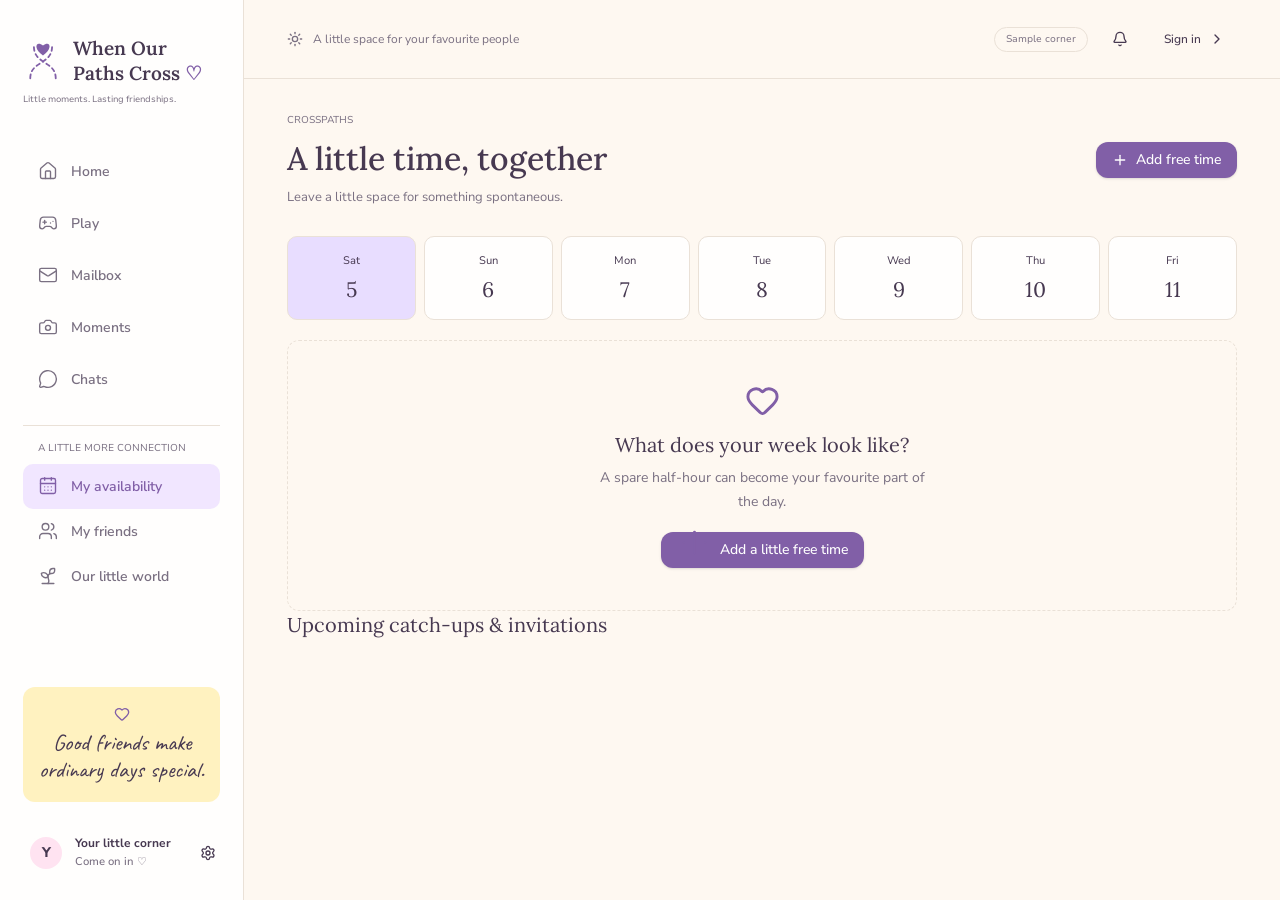
==== availability/index.html @ 3418d0fb "first upload" ====
<!DOCTYPE html>
<html lang="en">
<head>
<meta charset="utf-8">
<meta name="viewport" content="width=device-width, initial-scale=1">
<title>A Little Time Together | When Our Paths Cross</title>
<meta name="description" content="Little moments. Lasting friendships. Make space for spontaneous catch-ups, letters and private memories.">
<meta property="og:title" content="A Little Time Together | When Our Paths Cross">
<meta property="og:description" content="A cozy little space for your favourite people.">
<meta property="og:type" content="website">
<meta name="twitter:card" content="summary_large_image">
<meta name="theme-color" content="#fcfbf8">
<link rel="icon" href="../favicon.svg" type="image/svg+xml">
<link rel="preconnect" href="https://fonts.googleapis.com">
<link rel="preconnect" href="https://fonts.gstatic.com" crossorigin>
<link rel="stylesheet" href="https://fonts.googleapis.com/css2?family=Caveat:wght@400;500;600&amp;family=Lora:wght@400;500;600&amp;family=Nunito+Sans:wght@400;500;600;700;800&amp;display=swap">
<link rel="stylesheet" href="../css/styles.css">
</head>
<body data-page="availability" data-root="../">
<div id="app"></div>
<div id="dialog-root"></div>
<noscript><p style="padding:24px">This little corner needs JavaScript turned on ♡</p></noscript>
<script src="../js/icons.js"></script>
<script src="../js/app.js"></script>
</body>
</html>
---- css/styles.css ----
/*! tailwindcss v4.3.3 | MIT License | https://tailwindcss.com */
@layer properties{@supports (((-webkit-hyphens:none)) and (not (margin-trim:inline))) or ((-moz-orient:inline) and (not (color:rgb(from red r g b)))){*,:before,:after,::backdrop{--tw-translate-x:0;--tw-translate-y:0;--tw-translate-z:0;--tw-rotate-x:initial;--tw-rotate-y:initial;--tw-rotate-z:initial;--tw-skew-x:initial;--tw-skew-y:initial;--tw-space-y-reverse:0;--tw-space-x-reverse:0;--tw-border-style:solid;--tw-leading:initial;--tw-font-weight:initial;--tw-tracking:initial;--tw-ordinal:initial;--tw-slashed-zero:initial;--tw-numeric-figure:initial;--tw-numeric-spacing:initial;--tw-numeric-fraction:initial;--tw-shadow:0 0 #0000;--tw-shadow-color:initial;--tw-shadow-alpha:100%;--tw-inset-shadow:0 0 #0000;--tw-inset-shadow-color:initial;--tw-inset-shadow-alpha:100%;--tw-ring-color:initial;--tw-ring-shadow:0 0 #0000;--tw-inset-ring-color:initial;--tw-inset-ring-shadow:0 0 #0000;--tw-ring-inset:initial;--tw-ring-offset-width:0px;--tw-ring-offset-color:#fff;--tw-ring-offset-shadow:0 0 #0000;--tw-outline-style:solid;--tw-blur:initial;--tw-brightness:initial;--tw-contrast:initial;--tw-grayscale:initial;--tw-hue-rotate:initial;--tw-invert:initial;--tw-opacity:initial;--tw-saturate:initial;--tw-sepia:initial;--tw-drop-shadow:initial;--tw-drop-shadow-color:initial;--tw-drop-shadow-alpha:100%;--tw-drop-shadow-size:initial;--tw-duration:initial;--tw-ease:initial;--tw-content:"";--tw-animation-delay:0s;--tw-animation-direction:normal;--tw-animation-duration:initial;--tw-animation-fill-mode:none;--tw-animation-iteration-count:1;--tw-enter-blur:0;--tw-enter-opacity:1;--tw-enter-rotate:0;--tw-enter-scale:1;--tw-enter-translate-x:0;--tw-enter-translate-y:0;--tw-exit-blur:0;--tw-exit-opacity:1;--tw-exit-rotate:0;--tw-exit-scale:1;--tw-exit-translate-x:0;--tw-exit-translate-y:0}}}@layer theme{:root,:host{--font-sans:"Nunito Sans", sans-serif;--font-mono:ui-monospace, SFMono-Regular, Menlo, Monaco, Consolas, "Liberation Mono", "Courier New", monospace;--color-black:#000;--spacing:.25rem;--container-sm:24rem;--container-md:28rem;--container-lg:32rem;--text-xs:.75rem;--text-xs--line-height:calc(1 / .75);--text-sm:.875rem;--text-sm--line-height:calc(1.25 / .875);--text-base:1rem;--text-base--line-height:calc(1.5 / 1);--text-lg:1.125rem;--text-lg--line-height:calc(1.75 / 1.125);--text-xl:1.25rem;--text-xl--line-height:calc(1.75 / 1.25);--text-2xl:1.5rem;--text-2xl--line-height:calc(2 / 1.5);--text-7xl:4.5rem;--text-7xl--line-height:1;--font-weight-normal:400;--font-weight-medium:500;--font-weight-semibold:600;--font-weight-bold:700;--tracking-tight:-.025em;--tracking-widest:.1em;--leading-relaxed:1.625;--ease-in-out:cubic-bezier(.4, 0, .2, 1);--animate-pulse:pulse 2s cubic-bezier(.4, 0, .6, 1) infinite;--aspect-video:16 / 9;--default-transition-duration:.15s;--default-transition-timing-function:cubic-bezier(.4, 0, .2, 1);--default-font-family:"Nunito Sans", sans-serif;--default-mono-font-family:var(--font-mono);--color-background:var(--background);--color-foreground:var(--foreground);--color-border:var(--border);--font-display:"Lora", serif;--font-hand:"Caveat", cursive}}@layer base{*,:after,:before,::backdrop{box-sizing:border-box;border:0 solid;margin:0;padding:0}::file-selector-button{box-sizing:border-box;border:0 solid;margin:0;padding:0}html,:host{-webkit-text-size-adjust:100%;tab-size:4;line-height:1.5;font-family:var(--default-font-family,-apple-system, BlinkMacSystemFont, "Segoe UI", Roboto, "Helvetica Neue", "Noto Sans", Arial, sans-serif, "Apple Color Emoji", "Segoe UI Emoji", "Segoe UI Symbol", "Noto Color Emoji");font-feature-settings:var(--default-font-feature-settings,normal);font-variation-settings:var(--default-font-variation-settings,normal);-webkit-tap-highlight-color:transparent}hr{height:0;color:inherit;border-top-width:1px}abbr:where([title]){-webkit-text-decoration:underline dotted;text-decoration:underline dotted}h1,h2,h3,h4,h5,h6{font-size:inherit;font-weight:inherit}a{color:inherit;-webkit-text-decoration:inherit;text-decoration:inherit}b,strong{font-weight:bolder}code,kbd,samp,pre{font-family:var(--default-mono-font-family,ui-monospace, SFMono-Regular, Menlo, Monaco, Consolas, "Liberation Mono", "Courier New", monospace);font-feature-settings:var(--default-mono-font-feature-settings,normal);font-variation-settings:var(--default-mono-font-variation-settings,normal);font-size:1em}small{font-size:80%}sub,sup{vertical-align:baseline;font-size:75%;line-height:0;position:relative}sub{bottom:-.25em}sup{top:-.5em}table{text-indent:0;border-color:inherit;border-collapse:collapse}:-moz-focusring:where(:not(iframe)){outline:auto}progress{vertical-align:baseline}summary{display:list-item}ol,ul,menu{list-style:none}img,svg,video,canvas,audio,iframe,embed,object{vertical-align:middle;display:block}img,video{max-width:100%;height:auto}button,input,select,optgroup,textarea{font:inherit;font-feature-settings:inherit;font-variation-settings:inherit;letter-spacing:inherit;color:inherit;opacity:1;background-color:#0000;border-radius:0}::file-selector-button{font:inherit;font-feature-settings:inherit;font-variation-settings:inherit;letter-spacing:inherit;color:inherit;opacity:1;background-color:#0000;border-radius:0}:where(select:is([multiple],[size])) optgroup{font-weight:bolder}:where(select:is([multiple],[size])) optgroup option{padding-inline-start:20px}::file-selector-button{margin-inline-end:4px}::placeholder{opacity:1}@supports (not ((-webkit-appearance:-apple-pay-button))) or (contain-intrinsic-size:1px){::placeholder{color:currentColor}@supports (color:color-mix(in lab, red, red)){::placeholder{color:color-mix(in oklab, currentcolor 50%, transparent)}}}textarea{resize:vertical}::-webkit-search-decoration{-webkit-appearance:none}::-webkit-date-and-time-value{min-height:1lh;text-align:inherit}::-webkit-datetime-edit{display:inline-flex}::-webkit-datetime-edit-fields-wrapper{padding:0}::-webkit-datetime-edit{padding-block:0}::-webkit-datetime-edit-year-field{padding-block:0}::-webkit-datetime-edit-month-field{padding-block:0}::-webkit-datetime-edit-day-field{padding-block:0}::-webkit-datetime-edit-hour-field{padding-block:0}::-webkit-datetime-edit-minute-field{padding-block:0}::-webkit-datetime-edit-second-field{padding-block:0}::-webkit-datetime-edit-millisecond-field{padding-block:0}::-webkit-datetime-edit-meridiem-field{padding-block:0}::-webkit-calendar-picker-indicator{line-height:1}:-moz-ui-invalid{box-shadow:none}button,input:where([type=button],[type=reset],[type=submit]){appearance:button}::file-selector-button{appearance:button}::-webkit-inner-spin-button{height:auto}::-webkit-outer-spin-button{height:auto}[hidden]:where(:not([hidden=until-found])){display:none!important}*{border-color:var(--color-border)}body{background-color:var(--color-background);color:var(--color-foreground)}}@layer components;@layer utilities{
.visible{visibility:visible}.sr-only{clip-path:inset(50%);white-space:nowrap;border-width:0;width:1px;height:1px;margin:-1px;padding:0;position:absolute;overflow:hidden}.absolute{position:absolute}.fixed{position:fixed}.inset-0{inset:0}.top-4{top:calc(var(--spacing) * 4)}.top-\[50\%\]{top:50%}.right-4{right:calc(var(--spacing) * 4)}.left-\[50\%\]{left:50%}.z-50{z-index:50}.mx-auto{margin-inline:auto}.my-7{margin-block:calc(var(--spacing) * 7)}.mt-2{margin-top:calc(var(--spacing) * 2)}.mt-4{margin-top:calc(var(--spacing) * 4)}.mt-6{margin-top:calc(var(--spacing) * 6)}.mb-2{margin-bottom:calc(var(--spacing) * 2)}.mb-4{margin-bottom:calc(var(--spacing) * 4)}.mb-5{margin-bottom:calc(var(--spacing) * 5)}.mb-7{margin-bottom:calc(var(--spacing) * 7)}.mb-8{margin-bottom:calc(var(--spacing) * 8)}.ml-auto{margin-left:auto}.block{display:block}.flex{display:flex}.grid{display:grid}.hidden{display:none}.inline-flex{display:inline-flex}.size-3{width:calc(var(--spacing) * 3);height:calc(var(--spacing) * 3)}.size-4{width:calc(var(--spacing) * 4);height:calc(var(--spacing) * 4)}.size-\[18px\]{width:18px;height:18px}.h-4{height:calc(var(--spacing) * 4)}.h-8{height:calc(var(--spacing) * 8)}.h-9{height:calc(var(--spacing) * 9)}.h-10{height:calc(var(--spacing) * 10)}.h-11{height:calc(var(--spacing) * 11)}.h-auto{height:auto}.max-h-\[90dvh\]{max-height:90dvh}.min-h-screen{min-height:100vh}.w-4{width:calc(var(--spacing) * 4)}.w-9{width:calc(var(--spacing) * 9)}.w-full{width:100%}.max-w-lg{max-width:var(--container-lg)}.max-w-md{max-width:var(--container-md)}.flex-1{flex:1}.grow{flex-grow:1}.translate-x-\[-50\%\]{--tw-translate-x:-50%;translate:var(--tw-translate-x) var(--tw-translate-y)}.translate-y-\[-50\%\]{--tw-translate-y:-50%;translate:var(--tw-translate-x) var(--tw-translate-y)}.cursor-pointer{cursor:pointer}.flex-col{flex-direction:column}.flex-wrap{flex-wrap:wrap}.items-center{align-items:center}.justify-between{justify-content:space-between}.justify-center{justify-content:center}.justify-start{justify-content:flex-start}.gap-1{gap:var(--spacing)}.gap-2{gap:calc(var(--spacing) * 2)}.gap-4{gap:calc(var(--spacing) * 4)}:where(.space-y-1\.5>:not(:last-child)){--tw-space-y-reverse:0;margin-block-start:calc(calc(var(--spacing) * 1.5) * var(--tw-space-y-reverse));margin-block-end:calc(calc(var(--spacing) * 1.5) * calc(1 - var(--tw-space-y-reverse)))}.overflow-y-auto{overflow-y:auto}.rounded-lg{border-radius:var(--radius)}.rounded-md{border-radius:calc(var(--radius) - 2px)}.rounded-sm{border-radius:calc(var(--radius) - 4px)}.border{border-style:var(--tw-border-style);border-width:1px}.border-input{border-color:var(--input)}.bg-background{background-color:var(--background)}.bg-black\/80{background-color:#000c}@supports (color:color-mix(in lab, red, red)){.bg-black\/80{background-color:color-mix(in oklab, var(--color-black) 80%, transparent)}}.bg-destructive{background-color:var(--destructive)}.bg-mint{background-color:var(--mint)}.bg-primary{background-color:var(--primary)}.bg-secondary{background-color:var(--secondary)}.p-4{padding:calc(var(--spacing) * 4)}.p-6{padding:calc(var(--spacing) * 6)}.px-1{padding-inline:var(--spacing)}.px-3{padding-inline:calc(var(--spacing) * 3)}.px-4{padding-inline:calc(var(--spacing) * 4)}.px-8{padding-inline:calc(var(--spacing) * 8)}.py-2{padding-block:calc(var(--spacing) * 2)}.py-3{padding-block:calc(var(--spacing) * 3)}.py-8{padding-block:calc(var(--spacing) * 8)}.text-center{text-align:center}.font-display{font-family:Lora,serif}.text-2xl{font-size:var(--text-2xl);line-height:var(--tw-leading,var(--text-2xl--line-height))}.text-7xl{font-size:var(--text-7xl);line-height:var(--tw-leading,var(--text-7xl--line-height))}.text-lg{font-size:var(--text-lg);line-height:var(--tw-leading,var(--text-lg--line-height))}.text-sm{font-size:var(--text-sm);line-height:var(--tw-leading,var(--text-sm--line-height))}.text-xl{font-size:var(--text-xl);line-height:var(--tw-leading,var(--text-xl--line-height))}.text-xs{font-size:var(--text-xs);line-height:var(--tw-leading,var(--text-xs--line-height))}.leading-none{--tw-leading:1;line-height:1}.leading-relaxed{--tw-leading:var(--leading-relaxed);line-height:var(--leading-relaxed)}.font-bold{--tw-font-weight:var(--font-weight-bold);font-weight:var(--font-weight-bold)}.font-medium{--tw-font-weight:var(--font-weight-medium);font-weight:var(--font-weight-medium)}.font-normal{--tw-font-weight:var(--font-weight-normal);font-weight:var(--font-weight-normal)}.font-semibold{--tw-font-weight:var(--font-weight-semibold);font-weight:var(--font-weight-semibold)}.tracking-tight{--tw-tracking:var(--tracking-tight);letter-spacing:var(--tracking-tight)}.whitespace-normal{white-space:normal}.whitespace-nowrap{white-space:nowrap}.text-destructive-foreground{color:var(--destructive-foreground)}.text-foreground{color:var(--foreground)}.text-muted-foreground{color:var(--muted-foreground)}.text-primary{color:var(--primary)}.text-primary-foreground{color:var(--primary-foreground)}.text-secondary-foreground{color:var(--secondary-foreground)}.no-underline{text-decoration-line:none}.underline-offset-4{text-underline-offset:4px}.opacity-70{opacity:.7}.shadow{--tw-shadow:0 1px 3px 0 var(--tw-shadow-color,#0000001a), 0 1px 2px -1px var(--tw-shadow-color,#0000001a);box-shadow:var(--tw-inset-shadow), var(--tw-inset-ring-shadow), var(--tw-ring-offset-shadow), var(--tw-ring-shadow), var(--tw-shadow)}.shadow-lg{--tw-shadow:0 10px 15px -3px var(--tw-shadow-color,#0000001a), 0 4px 6px -4px var(--tw-shadow-color,#0000001a);box-shadow:var(--tw-inset-shadow), var(--tw-inset-ring-shadow), var(--tw-ring-offset-shadow), var(--tw-ring-shadow), var(--tw-shadow)}.shadow-sm{--tw-shadow:0 1px 3px 0 var(--tw-shadow-color,#0000001a), 0 1px 2px -1px var(--tw-shadow-color,#0000001a);box-shadow:var(--tw-inset-shadow), var(--tw-inset-ring-shadow), var(--tw-ring-offset-shadow), var(--tw-ring-shadow), var(--tw-shadow)}.ring-offset-background{--tw-ring-offset-color:var(--background)}.transition-colors{transition-property:color,background-color,border-color,outline-color,text-decoration-color,fill,stroke;transition-timing-function:var(--tw-ease,var(--default-transition-timing-function));transition-duration:var(--tw-duration,var(--default-transition-duration))}.transition-opacity{transition-property:opacity;transition-timing-function:var(--tw-ease,var(--default-transition-timing-function));transition-duration:var(--tw-duration,var(--default-transition-duration))}.duration-200{--tw-duration:.2s;transition-duration:.2s}@media (hover:hover){.hover\:bg-accent:hover{background-color:var(--accent)}.hover\:bg-destructive\/90:hover{background-color:var(--destructive)}@supports (color:color-mix(in lab, red, red)){.hover\:bg-destructive\/90:hover{background-color:color-mix(in oklab, var(--destructive) 90%, transparent)}}.hover\:bg-muted:hover{background-color:var(--muted)}.hover\:bg-primary\/90:hover{background-color:var(--primary)}@supports (color:color-mix(in lab, red, red)){.hover\:bg-primary\/90:hover{background-color:color-mix(in oklab, var(--primary) 90%, transparent)}}.hover\:bg-secondary\/80:hover{background-color:var(--secondary)}@supports (color:color-mix(in lab, red, red)){.hover\:bg-secondary\/80:hover{background-color:color-mix(in oklab, var(--secondary) 80%, transparent)}}.hover\:text-accent-foreground:hover{color:var(--accent-foreground)}.hover\:underline:hover{text-decoration-line:underline}.hover\:opacity-100:hover{opacity:1}}.focus\:ring-2:focus{--tw-ring-shadow:var(--tw-ring-inset,) 0 0 0 calc(2px + var(--tw-ring-offset-width)) var(--tw-ring-color,currentcolor);box-shadow:var(--tw-inset-shadow), var(--tw-inset-ring-shadow), var(--tw-ring-offset-shadow), var(--tw-ring-shadow), var(--tw-shadow)}.focus\:ring-ring:focus{--tw-ring-color:var(--ring)}.focus\:ring-offset-2:focus{--tw-ring-offset-width:2px;--tw-ring-offset-shadow:var(--tw-ring-inset,) 0 0 0 var(--tw-ring-offset-width) var(--tw-ring-offset-color)}.focus\:outline-none:focus{--tw-outline-style:none;outline-style:none}.focus-visible\:ring-1:focus-visible{--tw-ring-shadow:var(--tw-ring-inset,) 0 0 0 calc(1px + var(--tw-ring-offset-width)) var(--tw-ring-color,currentcolor);box-shadow:var(--tw-inset-shadow), var(--tw-inset-ring-shadow), var(--tw-ring-offset-shadow), var(--tw-ring-shadow), var(--tw-shadow)}.focus-visible\:ring-ring:focus-visible{--tw-ring-color:var(--ring)}.focus-visible\:outline-none:focus-visible{--tw-outline-style:none;outline-style:none}.disabled\:pointer-events-none:disabled{pointer-events:none}.disabled\:cursor-not-allowed:disabled{cursor:not-allowed}.disabled\:opacity-50:disabled{opacity:.5}.data-\[state\=closed\]\:animate-out[data-state=closed]{animation:exit var(--tw-animation-duration,var(--tw-duration,.15s))var(--tw-ease,ease)var(--tw-animation-delay,0s)var(--tw-animation-iteration-count,1)var(--tw-animation-direction,normal)var(--tw-animation-fill-mode,none)}.data-\[state\=closed\]\:fade-out-0[data-state=closed]{--tw-exit-opacity:0}.data-\[state\=closed\]\:zoom-out-95[data-state=closed]{--tw-exit-scale:.95}.data-\[state\=open\]\:animate-in[data-state=open]{animation:enter var(--tw-animation-duration,var(--tw-duration,.15s))var(--tw-ease,ease)var(--tw-animation-delay,0s)var(--tw-animation-iteration-count,1)var(--tw-animation-direction,normal)var(--tw-animation-fill-mode,none)}.data-\[state\=open\]\:bg-accent[data-state=open]{background-color:var(--accent)}.data-\[state\=open\]\:text-muted-foreground[data-state=open]{color:var(--muted-foreground)}.data-\[state\=open\]\:fade-in-0[data-state=open]{--tw-enter-opacity:0}.data-\[state\=open\]\:zoom-in-95[data-state=open]{--tw-enter-scale:.95}@media (width>=40rem){.sm\:max-w-lg{max-width:var(--container-lg)}.sm\:rounded-lg{border-radius:var(--radius)}.sm\:text-left{text-align:left}}.\[\&_svg\]\:pointer-events-none svg{pointer-events:none}.\[\&_svg\]\:size-4 svg{width:calc(var(--spacing) * 4);height:calc(var(--spacing) * 4)}.\[\&_svg\]\:shrink-0 svg{flex-shrink:0}}
@property --tw-animation-delay{syntax:"*";inherits:false;initial-value:0s}@property --tw-animation-direction{syntax:"*";inherits:false;initial-value:normal}@property --tw-animation-duration{syntax:"*";inherits:false}@property --tw-animation-fill-mode{syntax:"*";inherits:false;initial-value:none}@property --tw-animation-iteration-count{syntax:"*";inherits:false;initial-value:1}@property --tw-enter-blur{syntax:"*";inherits:false;initial-value:0}@property --tw-enter-opacity{syntax:"*";inherits:false;initial-value:1}@property --tw-enter-rotate{syntax:"*";inherits:false;initial-value:0}@property --tw-enter-scale{syntax:"*";inherits:false;initial-value:1}@property --tw-enter-translate-x{syntax:"*";inherits:false;initial-value:0}@property --tw-enter-translate-y{syntax:"*";inherits:false;initial-value:0}@property --tw-exit-blur{syntax:"*";inherits:false;initial-value:0}@property --tw-exit-opacity{syntax:"*";inherits:false;initial-value:1}@property --tw-exit-rotate{syntax:"*";inherits:false;initial-value:0}@property --tw-exit-scale{syntax:"*";inherits:false;initial-value:1}@property --tw-exit-translate-x{syntax:"*";inherits:false;initial-value:0}@property --tw-exit-translate-y{syntax:"*";inherits:false;initial-value:0}:root{--radius:.875rem;--destructive:oklch(57.7% .245 27.325);--destructive-foreground:oklch(98.4% .003 247.858)}:root{--background:oklch(98.2% .011 75);--foreground:oklch(37% .045 311);--card:oklch(99.9% .003 75);--card-foreground:var(--foreground);--popover:var(--card);--popover-foreground:var(--foreground);--primary:oklch(55% .115 305);--primary-foreground:oklch(100% 0 0);--secondary:oklch(94.1% .038 305);--secondary-foreground:var(--foreground);--muted:oklch(95.8% .012 75);--muted-foreground:oklch(56% .029 310);--accent:oklch(94.9% .035 305);--accent-foreground:var(--foreground);--border:oklch(91.4% .017 72);--input:var(--border);--ring:oklch(71% .095 305);--lavender:oklch(91.7% .049 300);--blush:oklch(94.5% .04 350);--butter:oklch(96.2% .066 93);--mint:oklch(94.4% .044 153);--sky:oklch(93.5% .034 244);--paper:oklch(99.6% .009 84);--shadow-paper:0 4px 18px oklch(37% .045 311/.04);--google-bg:oklch(100% 0 0);--google-text:oklch(24% 0 0);--google-border:oklch(56% .004 150)}body{font-family:var(--font-sans);letter-spacing:0;margin:0;font-size:14px}h1,h2,h3,p{margin:0}button,a,input,select,textarea{-webkit-tap-highlight-color:transparent}button{font-family:inherit}.app-shell{min-height:100vh}.sidebar{background:var(--card);border-right:1px solid var(--border);z-index:30;flex-direction:column;width:244px;padding:36px 23px 20px;display:flex;position:fixed;inset:0 auto 0 0}.brand{align-items:center;gap:10px;display:flex}.brand-mark{width:40px;height:46px;color:var(--primary);flex-shrink:0}.brand-name{font-family:var(--font-display);font-size:19px;font-weight:600;line-height:1.3}.brand-tag{color:var(--muted-foreground);margin-top:8px;font-size:9px}.sidebar nav{gap:7px;margin-top:42px;display:grid}.nav-link{min-height:45px;color:var(--muted-foreground);border-radius:10px;align-items:center;gap:13px;padding:10px 15px;font-weight:600;text-decoration:none;transition:background .2s;display:flex}.nav-link svg{stroke-width:1.65px;width:20px;height:20px}.nav-link:hover,.nav-link.active{background:var(--secondary);color:var(--primary)}.nav-divider{background:var(--border);height:1px;margin:23px 0 15px}.nav-caption{text-transform:uppercase;color:var(--muted-foreground);margin-bottom:8px;padding-left:15px;font-size:10px}.sidebar-bottom{margin-top:auto;padding-top:36px}.sidebar-note{background:var(--butter);text-align:center;border-radius:12px;margin-bottom:24px;padding:19px 15px}.sidebar-note p{font:23px/1.15 var(--font-hand)}.profile-chip{text-align:left;align-items:center;gap:10px;width:100%;display:flex}.avatar{background:var(--blush);width:38px;height:38px;color:var(--foreground);border:3px solid var(--card);border-radius:50%;flex-shrink:0;place-items:center;font-size:14px;font-weight:800;display:grid}.avatar.lavender{background:var(--lavender)}.avatar.mint{background:var(--mint)}.avatar.sky{background:var(--sky)}.main-shell{margin-left:244px}.topbar{border-bottom:1px solid var(--border);background:var(--background);justify-content:space-between;align-items:center;height:79px;padding:0 43px;display:flex}.topbar-left{color:var(--muted-foreground);align-items:center;gap:10px;font-size:12px;display:flex}.topbar-actions{align-items:center;gap:14px;display:flex}.preview-badge{border:1px solid var(--border);color:var(--muted-foreground);border-radius:20px;padding:4px 11px;font-size:10px}.page-content{max-width:1390px;margin:auto;padding:34px 43px 48px}.greeting{justify-content:space-between;align-items:center;gap:16px;margin-bottom:28px;display:flex}.eyebrow{text-transform:uppercase;color:var(--muted-foreground);margin-bottom:9px;font-size:10px}.page-title{font:500 32px/1.35 var(--font-display)}.page-subtitle{color:var(--muted-foreground);margin-top:8px;font-size:13px}.hand{font-family:var(--font-hand)}.greeting-doodle{color:var(--primary);font-size:28px;transform:rotate(-7deg)}.welcome-band{background:var(--paper);border-radius:15px;min-height:216px;margin-bottom:27px;position:relative;overflow:hidden}.welcome-band>img{object-fit:cover;object-position:center;width:100%;height:100%;position:absolute;inset:0}.welcome-copy{z-index:1;max-width:53%;padding:28px 31px;position:relative}.welcome-copy h2{font:500 27px/1.35 var(--font-display);margin:8px 0}.welcome-copy p{color:var(--muted-foreground);max-width:290px;margin-bottom:15px;font-size:12px;line-height:1.7}.section-header{justify-content:space-between;align-items:center;gap:12px;margin-bottom:16px;display:flex}.section-header h2{font:500 21px/1.3 var(--font-display);align-items:center;gap:9px;display:flex}.section-header h2 svg{color:var(--primary);width:20px}.section-hint{color:var(--muted-foreground);margin-top:5px;font-size:12px}.dashboard-grid{grid-template-columns:minmax(0,1fr) 290px;gap:26px;display:grid}.matches-grid{grid-template-columns:1fr 1fr;gap:15px;display:grid}.match-card{background:var(--card);border:1px solid var(--border);box-shadow:var(--shadow-paper);border-radius:14px;padding:19px}.match-card:nth-child(2){background:var(--sky)}@supports (color:color-mix(in lab, red, red)){.match-card:nth-child(2){background:color-mix(in oklch,var(--sky) 30%,var(--card))}}.match-person{align-items:center;gap:10px;margin-bottom:15px;display:flex}.match-person h3{font-size:14px;font-weight:750}.mini-label{color:var(--muted-foreground);margin-top:3px;font-size:10px}.free-badge{background:var(--mint);white-space:nowrap;border-radius:5px;margin-left:auto;padding:4px 7px;font-size:9px}.detail-line{align-items:center;gap:7px;margin-top:9px;font-size:12px;display:flex}.detail-line svg{width:14px;height:14px;color:var(--muted-foreground)}.match-actions{gap:7px;margin-top:18px;display:flex}.match-actions>:first-child{flex:1}.quick-actions{grid-template-columns:repeat(4,1fr);gap:13px;margin:27px 0 31px;display:grid}.quick-action{border:1px solid var(--border);background:var(--card);border-radius:10px;align-items:center;gap:10px;min-height:62px;padding:15px 10px;font-size:11px;font-weight:700;text-decoration:none;display:flex}.action-icon{border-radius:9px;flex-shrink:0;place-items:center;width:32px;height:32px;display:grid}.action-icon svg{width:17px;height:17px}.pink-bg{background:var(--blush)}.mint-bg{background:var(--mint)}.blue-bg{background:var(--sky)}.yellow-bg{background:var(--butter)}.lavender-bg{background:var(--lavender)}.photo-grid{grid-template-columns:repeat(3,1fr);gap:17px;display:grid}.polaroid{background:var(--card);border:1px solid var(--border);box-shadow:var(--shadow-paper);border-radius:3px;padding:10px 10px 15px;position:relative;transform:rotate(-1.5deg)}.polaroid:nth-child(2){transform:rotate(2deg)}.polaroid:nth-child(3){transform:rotate(-.8deg)}.polaroid:before{content:"";background:var(--butter);width:55px;height:18px;position:absolute;top:-8px;left:36%}@supports (color:color-mix(in lab, red, red)){.polaroid:before{background:color-mix(in oklch,var(--butter) 75%,transparent)}}.polaroid:before{z-index:1;transform:rotate(-5deg)}.polaroid img{aspect-ratio:1;object-fit:cover;width:100%}.polaroid-caption{font:22px/1.2 var(--font-hand);margin:9px 2px 7px}.polaroid-meta{color:var(--muted-foreground);justify-content:space-between;align-items:center;font-size:10px;display:flex}.moment-colour{aspect-ratio:1;background:var(--sky);place-items:center;font-size:64px;display:grid}.side-section{margin-bottom:26px}.mailbox-card{background:var(--blush)}@supports (color:color-mix(in lab, red, red)){.mailbox-card{background:color-mix(in oklch,var(--blush) 35%,var(--card))}}.mailbox-card{border:1px solid var(--border);text-align:center;border-radius:14px;padding:20px 19px}.envelope{border:1px solid var(--primary);width:93px;height:66px;margin:8px auto 20px;position:relative}@supports (color:color-mix(in lab, red, red)){.envelope{border:1px solid color-mix(in oklch,var(--primary) 30%,var(--blush))}}.envelope{background:var(--blush);box-shadow:var(--shadow-paper);border-radius:5px;place-items:center;display:grid;transform:rotate(-7deg)}.envelope:before{content:"";background:var(--paper);clip-path:polygon(0 0,100% 0,50% 57%);position:absolute;inset:0}.envelope svg{z-index:1;width:22px;fill:var(--primary);color:var(--primary);margin-top:8px}.mailbox-card h3{font:500 17px var(--font-display)}.mailbox-card p{color:var(--muted-foreground);margin:9px 0 16px;font-size:11px;line-height:1.6}.world-card{background:var(--mint);border:1px solid var(--border);border-radius:14px;padding:19px;position:relative;overflow:hidden}.world-card img{object-fit:cover;border-radius:5px;width:100%;height:98px;margin:10px 0}.world-card h3{font:500 17px var(--font-display)}.world-card p{color:var(--muted-foreground);font-size:11px;line-height:1.6}.tiny-event{border-bottom:1px solid var(--border);gap:11px;padding:12px 0;display:flex}.tiny-event .action-icon{width:31px;height:31px}.tiny-event p{font-size:11px;line-height:1.6}.tiny-event small{color:var(--muted-foreground);font-size:10px}.end-note{text-align:center;color:var(--muted-foreground);font:22px var(--font-hand);margin:36px 0 0}.mobile-brand,.bottom-nav{display:none}.modal-form{gap:16px;padding-top:10px;display:grid}.form-field{gap:7px;font-size:12px;font-weight:650;display:grid}.form-field input,.form-field select,.form-field textarea{background:var(--card);border:1px solid var(--input);width:100%;min-height:42px;font:14px var(--font-sans);color:var(--foreground);border-radius:7px;outline:none;padding:10px 12px}.form-field textarea{resize:vertical;min-height:135px}.form-field input:focus,.form-field textarea:focus,.form-field select:focus{border-color:var(--ring)}.form-row{grid-template-columns:1fr 1fr;gap:12px;display:grid}.form-error{color:var(--destructive);font-size:12px;line-height:1.5}
.google-button{background:var(--google-bg);color:var(--google-text);border:1px solid var(--google-border)}.auth-divider{color:var(--muted-foreground);align-items:center;gap:15px;font-size:11px;display:flex}.auth-divider:before,.auth-divider:after{content:"";background:var(--border);flex:1;height:1px}.empty-state{text-align:center;border:1px dashed var(--border);border-radius:12px;padding:42px 20px}.empty-state svg{width:35px;height:35px;color:var(--primary);margin:0 auto 14px}.empty-state h3{font:20px var(--font-display)}.empty-state p{color:var(--muted-foreground);max-width:330px;margin:9px auto 18px;line-height:1.7}.list-stack{gap:13px;display:grid}.list-row{background:var(--card);border:1px solid var(--border);border-radius:12px;align-items:center;gap:12px;padding:18px;display:flex}.list-row-main{flex:1;min-width:0}.list-row p{color:var(--muted-foreground);margin-top:6px;font-size:12px}.week-strip{grid-template-columns:repeat(7,1fr);gap:8px;margin:20px 0;display:grid}.week-day{background:var(--card);border:1px solid var(--border);text-align:center;border-radius:10px;padding:16px 7px;font-size:11px}.week-day strong{font:21px var(--font-display);margin-top:7px;display:block}.week-day.today{background:var(--lavender)}.letter-grid,.game-grid{grid-template-columns:repeat(3,1fr);gap:19px;display:grid}.letter-card{border:1px solid var(--border);text-align:center;background:var(--blush);border-radius:12px;padding:24px}.letter-card h3{font:22px var(--font-hand);margin:14px 0 7px}.letter-card p{color:var(--muted-foreground);font-size:11px}.letter-paper{background:var(--blush);font:25px/1.6 var(--font-hand);white-space:pre-wrap;border-radius:8px;min-height:280px;padding:25px}.stationery-lavender{background:var(--lavender)}.stationery-cream{background:var(--paper)}.stationery-blue{background:var(--sky)}.stationery-mint{background:var(--mint)}.stationery-night{background:var(--foreground);color:var(--paper)}.swatches{gap:11px;display:flex}.swatch{border:2px solid var(--border);border-radius:50%;width:29px;min-width:29px;height:29px;padding:0}.swatch.selected{outline:2px solid var(--primary);outline-offset:3px}.game-card{border:1px solid var(--border);background:var(--card);border-radius:14px;padding:25px}.game-card .game-art{border-radius:9px;place-items:center;height:115px;margin-bottom:20px;font-size:54px;display:grid}.game-card h3{font:20px var(--font-display);margin-bottom:9px}.game-card p{color:var(--muted-foreground);min-height:42px;margin-bottom:20px;font-size:12px;line-height:1.7}.chat-layout{border:1px solid var(--border);background:var(--card);border-radius:13px;grid-template-columns:240px 1fr;min-height:520px;display:grid;overflow:hidden}.chat-friends{border-right:1px solid var(--border);padding:12px}.chat-main{flex-direction:column;min-width:0;display:flex}.chat-header{border-bottom:1px solid var(--border);align-items:center;gap:12px;padding:17px 20px;display:flex}.chat-bubbles{flex-direction:column;flex:1;gap:12px;max-height:500px;padding:22px;display:flex;overflow-y:auto}.message{background:var(--muted);overflow-wrap:anywhere;border-radius:12px 12px 12px 2px;align-self:flex-start;max-width:85%;padding:11px 15px}.message.own{background:var(--lavender);border-radius:12px 12px 2px;align-self:flex-end}.message small{color:var(--muted-foreground);margin-top:5px;font-size:9px;display:block}.chat-compose{border-top:1px solid var(--border);gap:10px;padding:15px;display:flex}.chat-compose input{border:1px solid var(--input);background:var(--background);border-radius:8px;flex:1;min-width:0;padding:10px}.world-scene{border-radius:14px;min-height:340px;margin:24px 0;position:relative;overflow:hidden}.world-scene img{object-fit:cover;width:100%;height:340px}.world-scene .world-label{max-width:43%;position:absolute;top:30px;left:30px}.world-label h2{font:28px var(--font-display)}.world-label p{color:var(--muted-foreground);margin-top:12px;line-height:1.8}@media (width>=1500px){.page-content{padding-top:42px}.welcome-band{min-height:240px}}@media (width<=1200px){.sidebar{width:216px;padding-inline:18px}.main-shell{margin-left:216px}.page-content{padding:28px 26px 40px}.topbar{padding:0 26px}.dashboard-grid{grid-template-columns:minmax(0,1fr) 250px;gap:20px}.quick-actions{grid-template-columns:repeat(2,1fr);gap:8px}.brand-name{font-size:17px}.photo-grid{gap:12px}.match-card{padding:15px}}@media (width<=1000px){.dashboard-grid{grid-template-columns:1fr}.dashboard-side{grid-template-columns:1fr 1fr;gap:20px;display:grid}.dashboard-side .side-section:last-child{display:none}.quick-actions{grid-template-columns:repeat(4,1fr)}.letter-grid,.game-grid{grid-template-columns:repeat(2,1fr)}}@media (width<=760px){.sidebar{display:none}.main-shell{margin-left:0}.topbar{height:72px;padding:0 20px}.topbar-left{display:none}.mobile-brand{display:flex}.mobile-brand .brand-name{font-size:15px}.mobile-brand .brand-mark{width:29px;height:33px}.topbar-actions{gap:4px}.preview-badge{padding:4px 7px;font-size:9px}.page-content{padding:25px 20px 100px}.page-title{font-size:27px}.greeting{margin-bottom:22px}.greeting-doodle{display:none}.eyebrow{font-size:9px}.page-subtitle{font-size:12px;line-height:1.6}.welcome-band{min-height:215px;margin-bottom:25px}.welcome-band>img{object-position:61% center;opacity:.77}.welcome-copy{max-width:67%;padding:22px}.welcome-copy h2{font-size:23px}.welcome-copy p{font-size:11px}.section-header h2{font-size:20px}.matches-grid{grid-template-columns:1fr;gap:12px}.match-card{padding:18px}.match-person{margin-bottom:12px}.quick-actions{grid-template-columns:repeat(2,1fr);gap:10px;margin:23px 0 28px}.quick-action{padding:13px}.photo-grid{grid-template-columns:1fr 1fr;gap:14px}.photo-grid .polaroid:nth-child(3){display:none}.polaroid-caption{font-size:21px}.dashboard-side{grid-template-columns:1fr 1fr;gap:13px;margin-top:30px}.mailbox-card{padding:18px 12px}.mailbox-card h3,.world-card h3{font-size:15px}.world-card{padding:16px 12px}.envelope{width:75px;height:53px}.world-card img{height:88px}.dashboard-side .section-header h2{font-size:17px}.bottom-nav{z-index:40;background:var(--card);border-top:1px solid var(--border);padding:8px 10px max(9px,env(safe-area-inset-bottom));justify-content:space-around;display:flex;position:fixed;inset:auto 0 0}.bottom-nav .nav-link{border-radius:9px;flex-direction:column;gap:5px;min-height:51px;padding:7px 10px;font-size:9px}.bottom-nav .nav-link svg{width:20px;height:20px}.letter-grid,.game-grid{grid-template-columns:1fr 1fr;gap:12px}.game-card{padding:15px}.game-card h3{font-size:17px}.game-card .game-art{height:90px}.chat-layout{grid-template-columns:1fr}.chat-friends{border-right:0;border-bottom:1px solid var(--border);gap:7px;display:flex;overflow-x:auto}.chat-friends button{flex-shrink:0}.list-row{flex-wrap:wrap;padding:15px}.list-row .list-row-main{flex-basis:65%}.week-strip{gap:4px}.week-day{padding:12px 3px;font-size:9px}.week-day strong{font-size:17px}.world-label h2{font-size:22px}.world-scene .world-label{max-width:55%;top:20px;left:20px}}@media (prefers-reduced-motion:no-preference){.page-content{animation:.4s both arrive}.envelope{animation:5s ease-in-out infinite letterFloat}.nav-link,.polaroid{transition:transform .2s,background .2s}.polaroid:hover{transform:rotate(0)translateY(-3px)}}@keyframes arrive{0%{opacity:0;transform:translateY(7px)}to{opacity:1;transform:translateY(0)}}@keyframes letterFloat{0%,to{transform:rotate(-7deg)translateY(0)}50%{transform:rotate(-4deg)translateY(-4px)}}.section-header>div{min-width:0}.section-header>a{flex-shrink:0}.polaroid-caption,.list-row strong{overflow-wrap:anywhere}@media (width<=760px){.section-header{align-items:flex-start;gap:6px}.section-header>a{padding-left:4px;padding-right:0;font-size:10px}.section-header h2{font-size:18px}.section-header h2 svg{flex-shrink:0}.welcome-copy{max-width:76%}.welcome-band{min-height:260px}.welcome-band>img{object-position:58% center}.welcome-copy p{background:var(--paper)}@supports (color:color-mix(in lab, red, red)){.welcome-copy p{background:color-mix(in oklch,var(--paper) 72%,transparent)}}.welcome-copy p{border-radius:4px}}.dashboard-grid>div,.dashboard-side,.matches-grid>*,.photo-grid>*{min-width:0}@media (width<=760px){.dashboard-side{grid-template-columns:minmax(0,1fr) minmax(0,1fr)}.dashboard-side .side-section{min-width:0}.dashboard-side .section-header h2{flex-wrap:wrap;font-size:16px}.world-card .flex{flex-wrap:wrap}}@property --tw-translate-x{syntax:"*";inherits:false;initial-value:0}@property --tw-translate-y{syntax:"*";inherits:false;initial-value:0}@property --tw-translate-z{syntax:"*";inherits:false;initial-value:0}@property --tw-space-y-reverse{syntax:"*";inherits:false;initial-value:0}@property --tw-border-style{syntax:"*";inherits:false;initial-value:solid}@property --tw-leading{syntax:"*";inherits:false}@property --tw-font-weight{syntax:"*";inherits:false}@property --tw-tracking{syntax:"*";inherits:false}@property --tw-shadow{syntax:"*";inherits:false;initial-value:0 0 #0000}@property --tw-shadow-color{syntax:"*";inherits:false}@property --tw-shadow-alpha{syntax:"<percentage>";inherits:false;initial-value:100%}@property --tw-inset-shadow{syntax:"*";inherits:false;initial-value:0 0 #0000}@property --tw-inset-shadow-color{syntax:"*";inherits:false}@property --tw-inset-shadow-alpha{syntax:"<percentage>";inherits:false;initial-value:100%}@property --tw-ring-color{syntax:"*";inherits:false}@property --tw-ring-shadow{syntax:"*";inherits:false;initial-value:0 0 #0000}@property --tw-inset-ring-color{syntax:"*";inherits:false}@property --tw-inset-ring-shadow{syntax:"*";inherits:false;initial-value:0 0 #0000}@property --tw-ring-inset{syntax:"*";inherits:false}@property --tw-ring-offset-width{syntax:"<length>";inherits:false;initial-value:0}@property --tw-ring-offset-color{syntax:"*";inherits:false;initial-value:#fff}@property --tw-ring-offset-shadow{syntax:"*";inherits:false;initial-value:0 0 #0000}@property --tw-outline-style{syntax:"*";inherits:false;initial-value:solid}@property --tw-duration{syntax:"*";inherits:false}@property --tw-ease{syntax:"*";inherits:false}@property --tw-content{syntax:"*";inherits:false;initial-value:""}@keyframes pulse{50%{opacity:.5}}@keyframes enter{0%{opacity:var(--tw-enter-opacity,1);transform:translate3d(var(--tw-enter-translate-x,0),var(--tw-enter-translate-y,0),0)scale3d(var(--tw-enter-scale,1),var(--tw-enter-scale,1),var(--tw-enter-scale,1))rotate(var(--tw-enter-rotate,0));filter:blur(var(--tw-enter-blur,0))}}@keyframes exit{to{opacity:var(--tw-exit-opacity,1);transform:translate3d(var(--tw-exit-translate-x,0),var(--tw-exit-translate-y,0),0)scale3d(var(--tw-exit-scale,1),var(--tw-exit-scale,1),var(--tw-exit-scale,1))rotate(var(--tw-exit-rotate,0));filter:blur(var(--tw-exit-blur,0))}}
/* ---- clone additions: toasts + dialog wiring (replaces sonner / radix) ---- */
.toaster{position:fixed;right:24px;bottom:24px;z-index:60;display:grid;gap:10px;width:356px;max-width:calc(100vw - 32px)}
.toast{background:var(--background);color:var(--foreground);border:1px solid var(--border);border-radius:8px;padding:16px;font-size:13px;font-weight:600;box-shadow:0 10px 15px -3px #0000001a,0 4px 6px -4px #0000001a;animation:enter .25s ease;--tw-enter-opacity:0;--tw-enter-translate-y:12px}
@media (width<=760px){.toaster{right:16px;left:16px;bottom:88px;width:auto}}
body.modal-open{overflow:hidden}
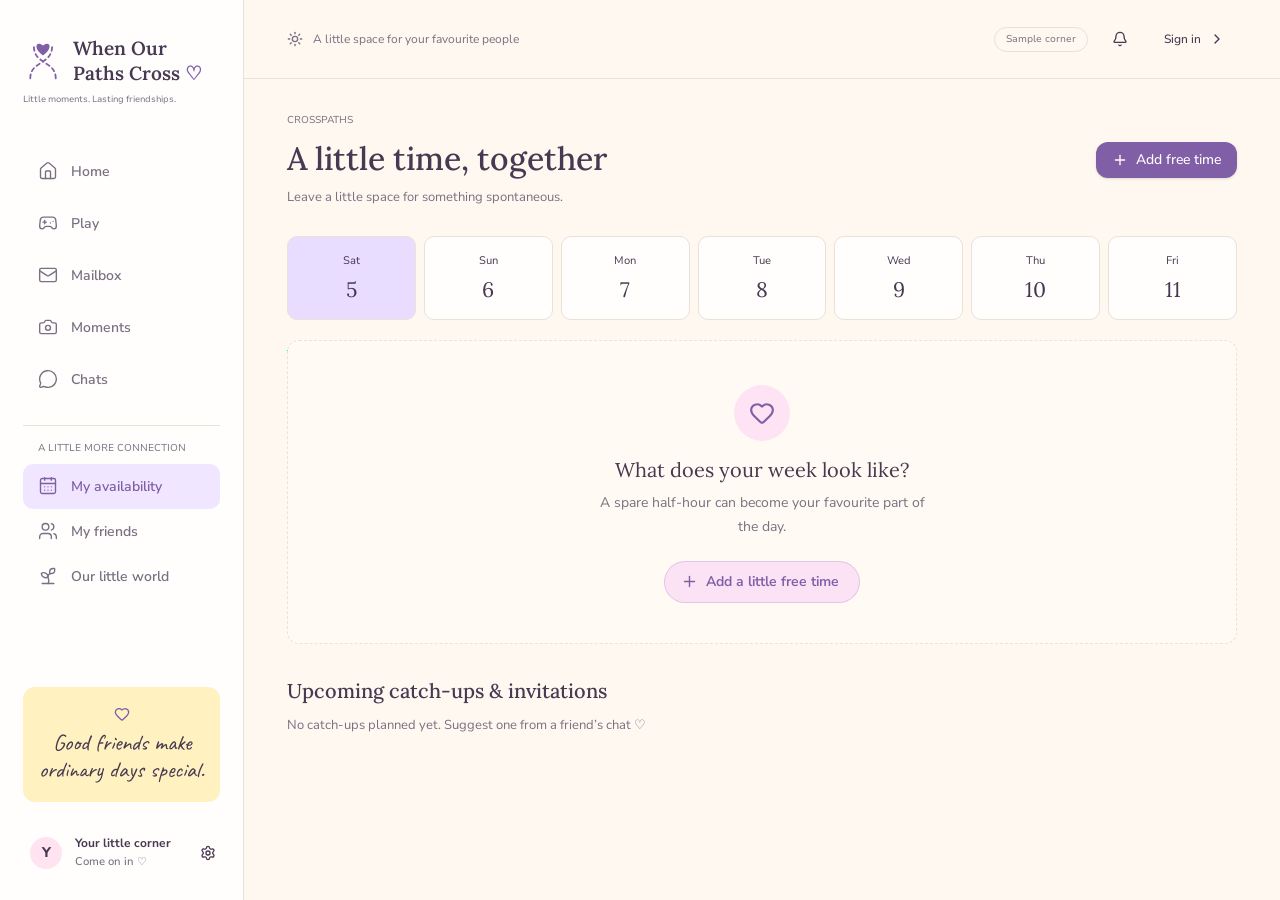
==== commit ee92bfc1: "Design pass, sign-in spacing, @ in friend search" ====
--- a/availability/index.html
+++ b/availability/index.html
@@ -15,11 +15,13 @@
 <link rel="preconnect" href="https://fonts.gstatic.com" crossorigin>
 <link rel="stylesheet" href="https://fonts.googleapis.com/css2?family=Caveat:wght@400;500;600&amp;family=Lora:wght@400;500;600&amp;family=Nunito+Sans:wght@400;500;600;700;800&amp;display=swap">
 <link rel="stylesheet" href="../css/styles.css">
+<link rel="stylesheet" href="../css/polish.css">
 </head>
 <body data-page="availability" data-root="../">
 <div id="app"></div>
 <div id="dialog-root"></div>
 <noscript><p style="padding:24px">This little corner needs JavaScript turned on ♡</p></noscript>
+<script src="../js/supabase.js"></script>
 <script src="../js/icons.js"></script>
 <script src="../js/app.js"></script>
 </body>
--- a/css/polish.css
+++ b/css/polish.css
@@ -0,0 +1,273 @@
+/* =====================================================================
+   polish.css: design pass on top of styles.css
+   Motion follows the basics-of-design principles (numbers in comments).
+   Loaded after styles.css, so these rules win.
+   ===================================================================== */
+
+:root {
+  --ease-out: cubic-bezier(0.16, 1, 0.3, 1);   /* things entering (5) */
+  --ease-in: cubic-bezier(0.7, 0, 0.84, 0);    /* things leaving (5) */
+  --ease-move: cubic-bezier(0.65, 0, 0.35, 1); /* moving on screen (5) */
+}
+
+/* ---------- Buttons: quick, tactile feedback (8, 16) ---------- */
+.btn {
+  transition:
+    background-color 0.15s var(--ease-out),
+    color 0.15s var(--ease-out),
+    border-color 0.15s var(--ease-out),
+    box-shadow 0.15s var(--ease-out),
+    transform 0.1s var(--ease-out);
+}
+.btn:active:not(:disabled) { transform: scale(0.97); }
+.btn:focus-visible { outline: 2px solid var(--ring); outline-offset: 2px; }
+
+/* loading state while Supabase answers (16): spinner replaces the icon */
+.btn[data-loading] { cursor: progress; opacity: 1; }
+.btn[data-loading] svg { display: none; }
+.btn[data-loading]::after {
+  content: "";
+  width: 14px;
+  height: 14px;
+  border-radius: 50%;
+  border: 2px solid currentColor;
+  border-right-color: transparent;
+  animation: spin 0.7s linear infinite; /* linear is fine for spinners (5) */
+}
+@keyframes spin { to { transform: rotate(360deg); } }
+
+/* ---------- Empty states: the cramped icon-in-button fix ---------- */
+.empty-state {
+  background: color-mix(in oklch, var(--paper) 60%, transparent);
+  padding: 44px 24px 40px;
+}
+/* only the heart on top is big. Before, this rule also hit the icon inside the button */
+.empty-state svg { width: auto; height: auto; margin: 0; }
+.empty-mark {
+  display: inline-grid;
+  place-items: center;
+  width: 56px;
+  height: 56px;
+  margin: 0 auto 16px;
+  border-radius: 50%;
+  background: color-mix(in oklch, var(--lavender) 70%, var(--card));
+  color: var(--primary);
+}
+.empty-mark svg { width: 26px; height: 26px; }
+.empty-state p { margin: 9px auto 22px; }
+.empty-action { display: flex; justify-content: center; }
+
+/* soft pill: the page header keeps the one strong purple button (15) */
+.empty-action .btn {
+  height: 42px;
+  padding: 0 20px 0 16px;
+  gap: 8px;
+  border-radius: 999px;
+  background: color-mix(in oklch, var(--lavender) 75%, var(--card));
+  color: var(--primary);
+  border: 1px solid color-mix(in oklch, var(--primary) 22%, transparent);
+  box-shadow: none;
+  font-weight: 650;
+}
+.empty-action .btn:hover {
+  background: color-mix(in oklch, var(--lavender) 100%, var(--primary) 6%);
+  border-color: color-mix(in oklch, var(--primary) 35%, transparent);
+}
+.empty-action .btn svg { width: 17px; height: 17px; flex-shrink: 0; }
+
+.sub-heading { font: 500 20px/1.3 var(--font-display); margin: 34px 0 12px; }
+.quiet-note {
+  color: var(--muted-foreground);
+  font-size: 13px;
+  margin: 0 0 16px;
+}
+
+/* ---------- Dialog spacing: one scale + grouping ----------
+   Scale: Fibonacci steps 8 · 13 · 21 · 34 (each step ≈ 1.618× the last).
+   Rule:  space inside a group < space between groups (proximity).
+     8  label ↔ its box, title ↔ subtitle      (same thing)
+     13 button ↔ its helper links               (same action)
+     21 field ↔ field, Google ↔ "or" ↔ email     (siblings)
+     34 card edge, header ↔ form, fields ↔ submit (separate sections)
+   Type: title 24px ≈ 15px × 1.618. All controls 44px tall. */
+:root { --s1: 8px; --s2: 13px; --s3: 21px; --s4: 34px; }
+.dlg-panel { padding: calc(var(--s4) - 1px); gap: var(--s4); } /* -1px: the card's border counts toward the 34 */
+.dlg-panel > div:first-child { gap: var(--s1); }
+.dlg-panel > div:first-child > * { margin: 0; }
+#dlg-title { font-size: 24px; }
+#dlg-title + p { font-size: 15px; line-height: 1.5; }
+.modal-form { gap: var(--s3); padding-top: 0; }
+.modal-form .form-field { gap: var(--s1); font-size: 13px; }
+.modal-form .form-field input,
+.modal-form .form-field select { height: 44px; }
+.modal-form > button[type="submit"] { height: 44px; margin-top: var(--s2); } /* 21 + 13 = 34 above */
+.modal-form .btn[data-act="google"] { height: 44px; }
+.auth-divider { font-size: 12px; gap: var(--s2); }
+/* the helper links sit 13px under the button; their own 8px padding is pulled back so the card edge stays 34px */
+form[data-form="auth"] > div:last-child { margin: calc(var(--s2) - var(--s3)) 0 calc(-1 * var(--s1)); gap: var(--s3); }
+/* X centred on the title's first line, its icon lined up with the content edge */
+.dlg-panel .dlg-close { top: calc(var(--s4) + 15px - 20px); right: calc(var(--s4) - 12px); }
+
+/* ---------- Dialogs: grow from the trigger, close faster (11, 18) ---------- */
+.dlg-overlay { background: oklch(25% 0.04 311 / 0.55); backdrop-filter: blur(2px); }
+.dlg-panel {
+  border-radius: 18px;
+  box-shadow: 0 24px 60px -12px oklch(37% 0.045 311 / 0.35), 0 2px 6px oklch(37% 0.045 311 / 0.08);
+}
+.dlg-panel:focus, .dlg-panel:focus-visible { outline: none; }
+.dlg-overlay.dlg-enter { animation: fade-in 0.2s var(--ease-out) both; }
+.dlg-panel.dlg-enter { animation: dlg-in 0.24s var(--ease-out) both; }
+@keyframes fade-in { from { opacity: 0; } }
+@keyframes dlg-in { from { opacity: 0; scale: 0.94; } }
+
+/* close in ~140ms with ease-in: about half the opening time (18) */
+#dialog-root.is-closing { pointer-events: none; }
+#dialog-root.is-closing .dlg-overlay { animation: fade-out 0.14s var(--ease-in) both; }
+#dialog-root.is-closing .dlg-panel { animation: dlg-out 0.14s var(--ease-in) both; }
+@keyframes fade-out { to { opacity: 0; } }
+@keyframes dlg-out { to { opacity: 0; scale: 0.97; } }
+
+/* wrong password: three small shakes in ~300ms (9) */
+.dlg-shake { animation: shake 0.3s var(--ease-move); }
+@keyframes shake {
+  20% { translate: calc(-50% - 6px) -50%; }
+  40% { translate: calc(-50% + 5px) -50%; }
+  60% { translate: calc(-50% - 4px) -50%; }
+  80% { translate: calc(-50% + 2px) -50%; }
+}
+
+/* bigger hit area for the X (12) */
+.dlg-close {
+  right: 10px;
+  top: 10px;
+  display: grid;
+  place-items: center;
+  width: 40px;
+  height: 40px;
+  border-radius: 10px;
+}
+.dlg-close:hover { background: var(--accent); }
+
+.form-error { animation: fade-in 0.15s var(--ease-out); }
+
+/* ---------- Toasts: slide in, fade out quicker (5, 18) ---------- */
+.toast {
+  border-radius: 12px;
+  animation: toast-in 0.24s var(--ease-out) both;
+  box-shadow: 0 12px 30px -10px oklch(37% 0.045 311 / 0.25);
+}
+.toast.leaving { animation: toast-out 0.15s var(--ease-in) both; }
+@keyframes toast-in { from { opacity: 0; translate: 0 10px; } }
+@keyframes toast-out { to { opacity: 0; translate: 0 6px; } }
+
+/* ---------- Cards and links: small hover lift (8, 10) ---------- */
+.quick-action {
+  transition: transform 0.15s var(--ease-out), box-shadow 0.15s var(--ease-out), border-color 0.15s var(--ease-out);
+}
+.quick-action:hover {
+  transform: translateY(-2px);
+  border-color: color-mix(in oklch, var(--primary) 25%, var(--border));
+  box-shadow: 0 8px 20px -10px oklch(37% 0.045 311 / 0.2);
+}
+.quick-action:active { transform: translateY(0) scale(0.98); }
+.nav-link { transition: background-color 0.15s var(--ease-out), color 0.15s var(--ease-out); }
+.nav-link:active { transform: scale(0.98); }
+.polaroid { transition: transform 0.2s var(--ease-out), box-shadow 0.2s var(--ease-out); }
+.polaroid:hover { transform: rotate(0deg) translateY(-3px); }
+
+/* ---------- Page entrance: only on first load, never on redraws (3, 20) ---------- */
+@media (prefers-reduced-motion: no-preference) {
+  .page-content { animation: none; }
+  body.first-paint .page-content { animation: arrive 0.28s var(--ease-out) both; }
+  body.first-paint :is(.list-stack, .photo-grid, .quick-actions) > * {
+    animation: arrive 0.26s var(--ease-out) both;
+  }
+  /* 40ms stagger, capped at 8 items so the cascade stays under ~300ms (3) */
+  body.first-paint :is(.list-stack, .photo-grid, .quick-actions) > :nth-child(2) { animation-delay: 40ms; }
+  body.first-paint :is(.list-stack, .photo-grid, .quick-actions) > :nth-child(3) { animation-delay: 80ms; }
+  body.first-paint :is(.list-stack, .photo-grid, .quick-actions) > :nth-child(4) { animation-delay: 120ms; }
+  body.first-paint :is(.list-stack, .photo-grid, .quick-actions) > :nth-child(5) { animation-delay: 160ms; }
+  body.first-paint :is(.list-stack, .photo-grid, .quick-actions) > :nth-child(6) { animation-delay: 200ms; }
+  body.first-paint :is(.list-stack, .photo-grid, .quick-actions) > :nth-child(n + 7) { animation-delay: 240ms; }
+}
+
+/* ---------- Layout ---------- */
+.page-title, #dlg-title { text-wrap: balance; }
+#dlg-title { line-height: 1.25; }
+.welcome-copy h2, .empty-state h3, .section-header h2 { text-wrap: balance; }
+.empty-state p, .page-subtitle { text-wrap: pretty; }
+
+/* phone */
+@media (width <= 760px) {
+  /* title on top, button underneath instead of squeezed side by side */
+  .greeting:has(> .btn) { flex-direction: column; align-items: stretch; gap: 18px; }
+  .greeting:has(> .btn) > .btn { width: 100%; height: 44px; }
+
+  /* hero: soft paper wash so the words stay readable over the garden */
+  .welcome-band { min-height: 0; }
+  .welcome-band::before {
+    content: "";
+    position: absolute;
+    inset: 0;
+    z-index: 1;
+    background: linear-gradient(180deg,
+      color-mix(in oklch, var(--paper) 92%, transparent) 0%,
+      color-mix(in oklch, var(--paper) 82%, transparent) 42%,
+      transparent 68%);
+  }
+  .welcome-copy { z-index: 2; max-width: none; padding: 24px 22px 150px; }
+  .welcome-copy h2 { font-size: 24px; }
+  .welcome-copy p { max-width: 30ch; }
+  .welcome-band > img { object-position: 70% bottom; }
+
+  /* mailbox and garden cards: one per row so the text isn't squashed */
+  .dashboard-side { grid-template-columns: 1fr; }
+
+  /* dialogs: a floating card with room around it */
+  /* phone: same scale, edge steps down one (34 → 21) */
+  .dlg-panel {
+    width: calc(100% - 26px);
+    max-height: calc(100dvh - 34px);
+    padding: calc(var(--s3) - 1px);
+    border-radius: 18px;
+  }
+  .dlg-panel .dlg-close { top: calc(var(--s3) + 15px - 20px); right: calc(var(--s3) - 12px); }
+  .empty-state { padding: 36px 18px 32px; }
+  /* keep the title clear of the X */
+  .dlg-panel > div:first-child { padding-inline: 34px; }
+}
+@media (width <= 420px) {
+  .preview-badge { display: none; }
+}
+
+/* touch screens: tap targets of at least 44px (12) */
+@media (pointer: coarse) {
+  .btn { min-height: 44px; }
+  .btn.h-9.w-9, .btn.h-8.w-8 { min-width: 44px; }
+  .form-field input, .form-field select, .form-field textarea { min-height: 44px; font-size: 16px; }
+}
+
+/* ---------- Reduced motion: no movement, just quick fades (20) ---------- */
+@media (prefers-reduced-motion: reduce) {
+  *, *::before, *::after {
+    animation-duration: 0.01ms !important;
+    animation-iteration-count: 1 !important;
+    transition-duration: 0.01ms !important;
+  }
+  .btn[data-loading]::after { animation-duration: 1.2s !important; animation-iteration-count: infinite !important; }
+  .btn:active, .quick-action:hover, .polaroid:hover { transform: none; }
+}
+
+/* ---------- Friend search: a fixed "@" in front of the username box ---------- */
+.input-prefix { position: relative; display: block; }
+.input-prefix-mark {
+  position: absolute;
+  left: 14px;
+  top: 50%;
+  translate: 0 -50%;
+  color: var(--primary);
+  font-size: 15px;
+  font-weight: 700;
+  pointer-events: none; /* clicks fall through to the box */
+}
+.input-prefix input { width: 100%; padding-left: 31px; }
